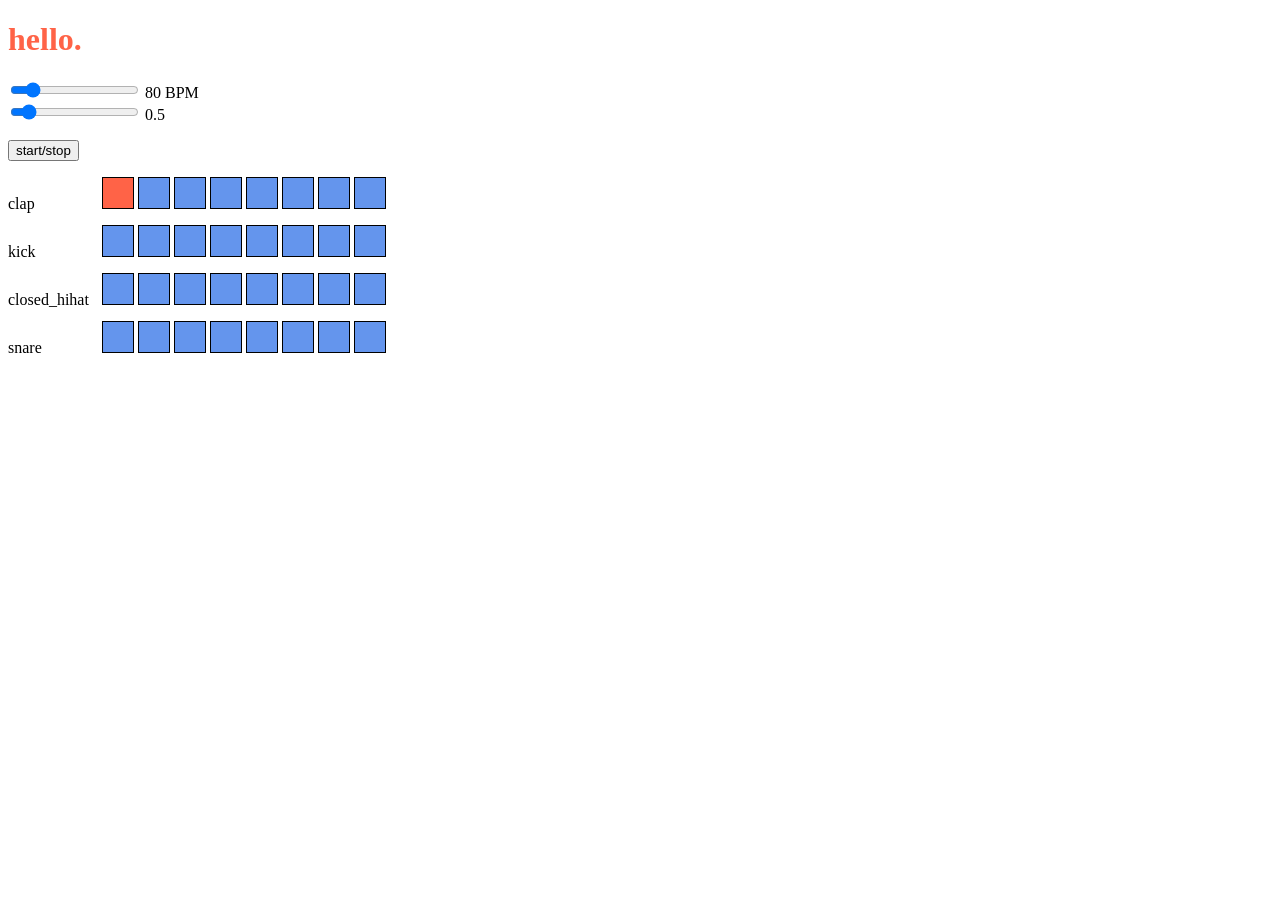
==== a.html @ 3596d5fa "menu additions + improved bpm slider" ====
<!DOCTYPE html>
<html>
<head>
    <meta charset="utf-8" />
    <title>web-project</title>
    <meta name="viewport" content="width=device-width, initial-scale=1">
    <link rel="stylesheet" type="text/css" media="screen" href="main.css" />
    <script src="libs/p5.js" type="text/javascript"></script>
    <script src="libs/p5.sound.js" type="text/javascript"></script>
    <script src="main.js" type="text/javascript" defer></script>
    <script src="controlPattern1.js" type="text/javascript" defer></script>
    <script src="controlPattern2.js" type="text/javascript" defer></script>
    <script src="controlPattern3.js" type="text/javascript" defer></script>
    <script src="controlPattern4.js" type="text/javascript" defer></script>

</head>

<body>
    <h1>hello.</h1>
    
    <input type="range" min="10" max="240" step="1" value="40" id="sliderBPM" >
    <span id="valueBPM">80 BPM</span>

    <br>
    <input type="range" min="0" max="5" step="0.5" value="0.5" id="volumeSlider" >
    <span id="volumeValue">0.5</span>

    <p><button id="playButton">start/stop</button></p>
    <div id ="NOSELECT">
        <div id ="pat1_container">
            <div class="sample_name">clap</div>
            <div id="p1_0" class=clicked_box></div>
            <div id="p1_1" class=unclicked_box></div>
            <div id="p1_2" class=unclicked_box></div>
            <div id="p1_3" class=unclicked_box></div>
            <div id="p1_4" class=unclicked_box></div>
            <div id="p1_5" class=unclicked_box></div>
            <div id="p1_6" class=unclicked_box></div>
            <div id="p1_7" class=unclicked_box></div>
        </div>
        <div id ="pat2_container">
            <div class="sample_name">kick</div>
            <div id="p2_0" class=unclicked_box></div>
            <div id="p2_1" class=unclicked_box></div>
            <div id="p2_2" class=unclicked_box></div>
            <div id="p2_3" class=unclicked_box></div>
            <div id="p2_4" class=unclicked_box></div>
            <div id="p2_5" class=unclicked_box></div>
            <div id="p2_6" class=unclicked_box></div>
            <div id="p2_7" class=unclicked_box></div>
        </div>
        <div id ="pat3_container">
            <div class="sample_name">closed_hihat</div>
            <div id="p3_0" class=unclicked_box></div>
            <div id="p3_1" class=unclicked_box></div>
            <div id="p3_2" class=unclicked_box></div>
            <div id="p3_3" class=unclicked_box></div>
            <div id="p3_4" class=unclicked_box></div>
            <div id="p3_5" class=unclicked_box></div>
            <div id="p3_6" class=unclicked_box></div>
            <div id="p3_7" class=unclicked_box></div>
        </div>
        <div id ="pat4_container">
            <div class="sample_name">snare</div>
            <div id="p4_0" class=unclicked_box></div>
            <div id="p4_1" class=unclicked_box></div>
            <div id="p4_2" class=unclicked_box></div>
            <div id="p4_3" class=unclicked_box></div>
            <div id="p4_4" class=unclicked_box></div>
            <div id="p4_5" class=unclicked_box></div>
            <div id="p4_6" class=unclicked_box></div>
            <div id="p4_7" class=unclicked_box></div>
        </div>
    </div>


</body>
</html>
---- main.css ----
h1{
    color: tomato;
}

#NOSELECT {
    -webkit-user-select: none; /* Safari 3.1+ */
    -moz-user-select: none; /* Firefox 2+ */
    -ms-user-select: none; /* IE 10+ */
    user-select: none; /* Standard syntax */
}

.unclicked_box {
    display: inline-block;
    width: 30px;
    height: 30px;
    border: 1px solid black;
    background-color: cornflowerblue;
}

.clicked_box {
    display: inline-block;
    width: 30px;
    height: 30px;
    border: 1px solid black;
    background-color: tomato;
}

.sample_name {
    display: inline-block;
    width: 90px;
    height: 30px;
}
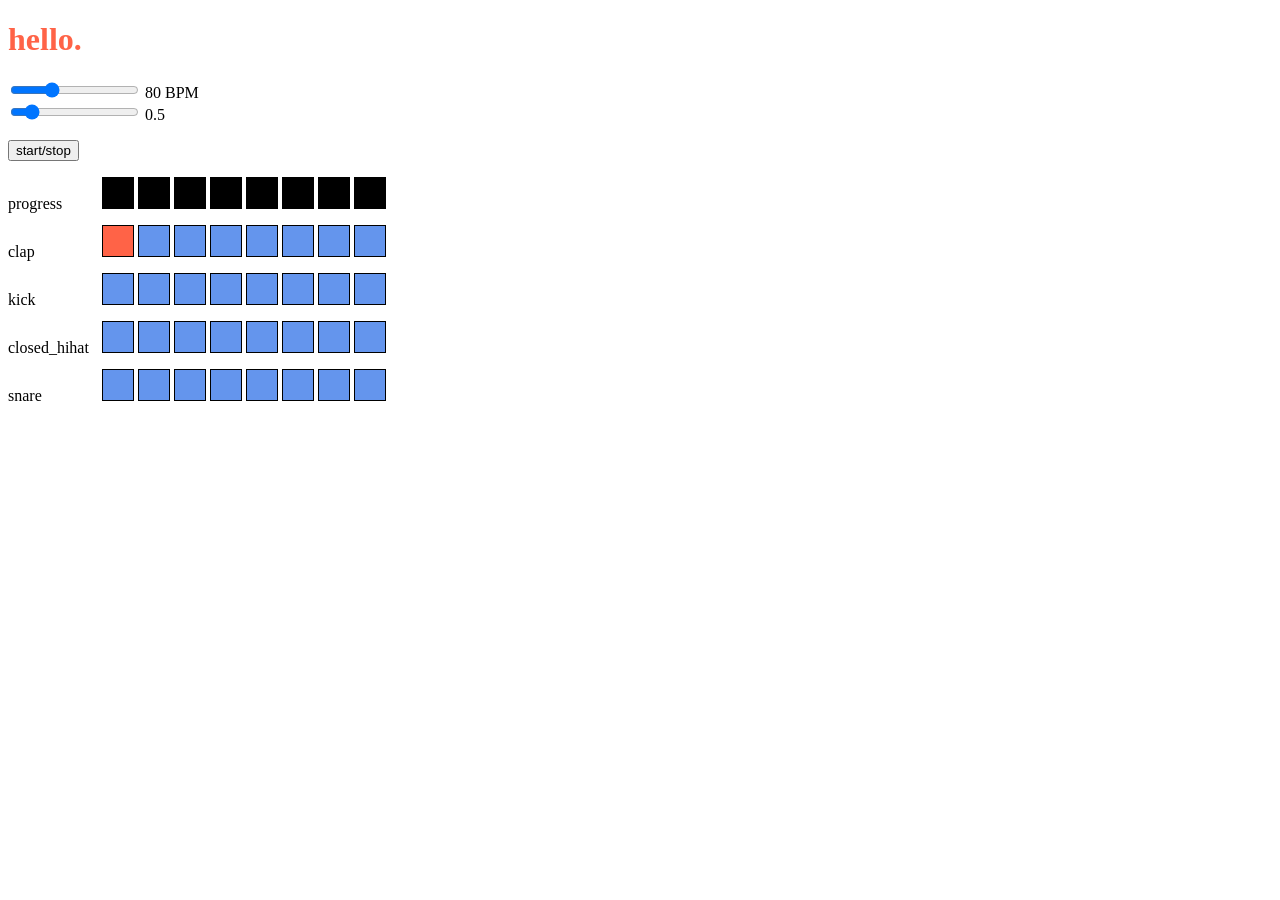
==== commit 99d6938c: "added broken progress bar and broken volume slider" ====
--- a/a.html
+++ b/a.html
@@ -18,15 +18,27 @@
 <body>
     <h1>hello.</h1>
     
-    <input type="range" min="10" max="240" step="1" value="40" id="sliderBPM" >
+    <input type="range" min="10" max="240" step="1" value="80" id="sliderBPM" >
     <span id="valueBPM">80 BPM</span>
 
     <br>
-    <input type="range" min="0" max="5" step="0.5" value="0.5" id="volumeSlider" >
+    <input type="range" min="0" max="5" step="0.2" value="0.5" id="volumeSlider" >
     <span id="volumeValue">0.5</span>
 
     <p><button id="playButton">start/stop</button></p>
     <div id ="NOSELECT">
+        <div id ="progress_bar">
+            <div class="sample_name">progress</div>
+            <div id="prog0" class=progress_off></div>
+            <div id="prog1" class=progress_off></div>
+            <div id="prog2" class=progress_off></div>
+            <div id="prog3" class=progress_off></div>
+            <div id="prog4" class=progress_off></div>
+            <div id="prog5" class=progress_off></div>
+            <div id="prog6" class=progress_off></div>
+            <div id="prog7" class=progress_off></div>
+        </div>
+
         <div id ="pat1_container">
             <div class="sample_name">clap</div>
             <div id="p1_0" class=clicked_box></div>
--- a/main.css
+++ b/main.css
@@ -29,4 +29,20 @@
     display: inline-block;
     width: 90px;
     height: 30px;
+}
+
+.progress_on {
+    display: inline-block;
+    width: 30px;
+    height: 30px;
+    border: 1px solid black;
+    background-color: greenyellow;
+}
+
+.progress_off {
+    display: inline-block;
+    width: 30px;
+    height: 30px;
+    border: 1px solid black;
+    background-color: black;
 }
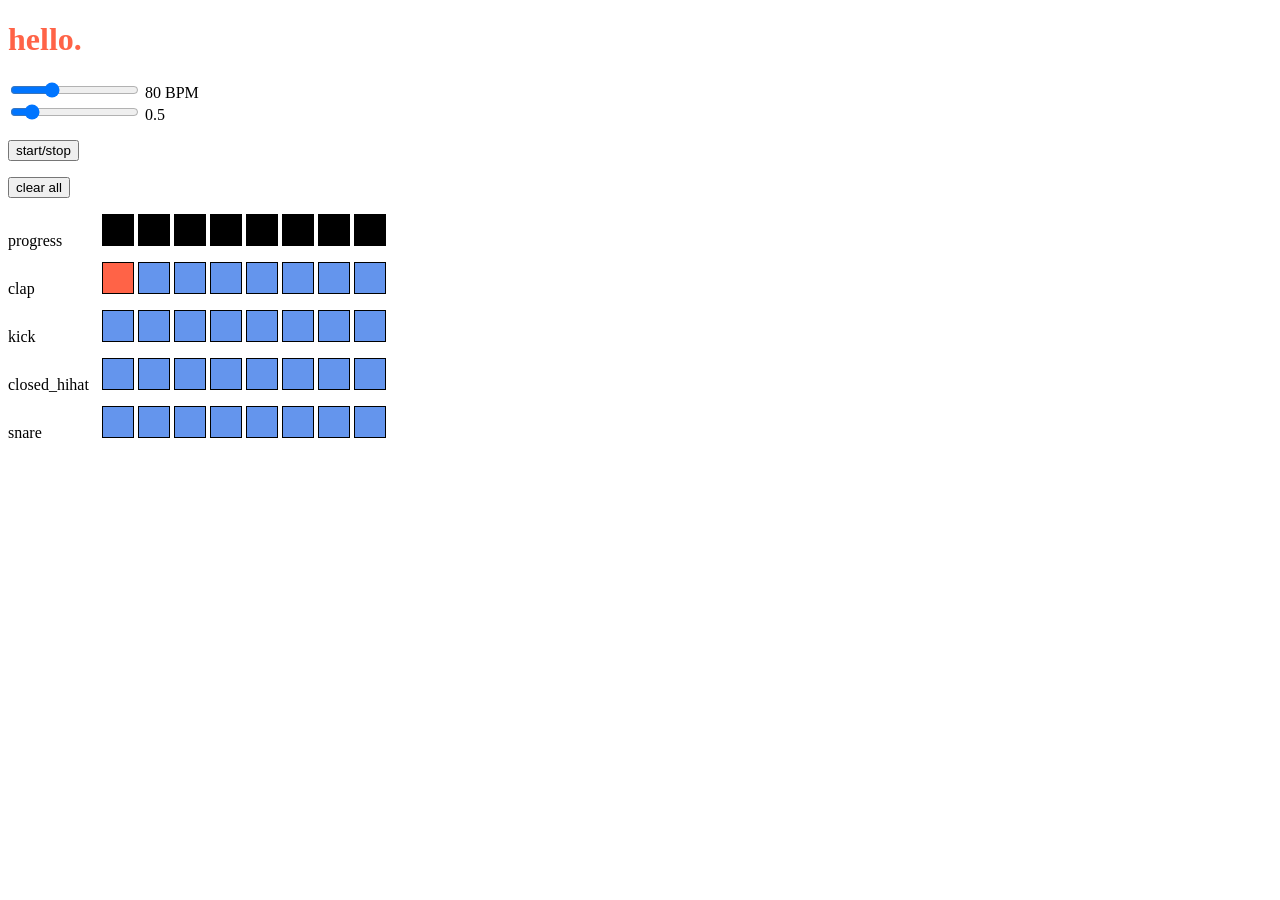
==== commit c613a44c: "added broken "clear all" button" ====
--- a/a.html
+++ b/a.html
@@ -26,6 +26,8 @@
     <span id="volumeValue">0.5</span>
 
     <p><button id="playButton">start/stop</button></p>
+    <p><button id="clear">clear all</button></p>
+
     <div id ="NOSELECT">
         <div id ="progress_bar">
             <div class="sample_name">progress</div>
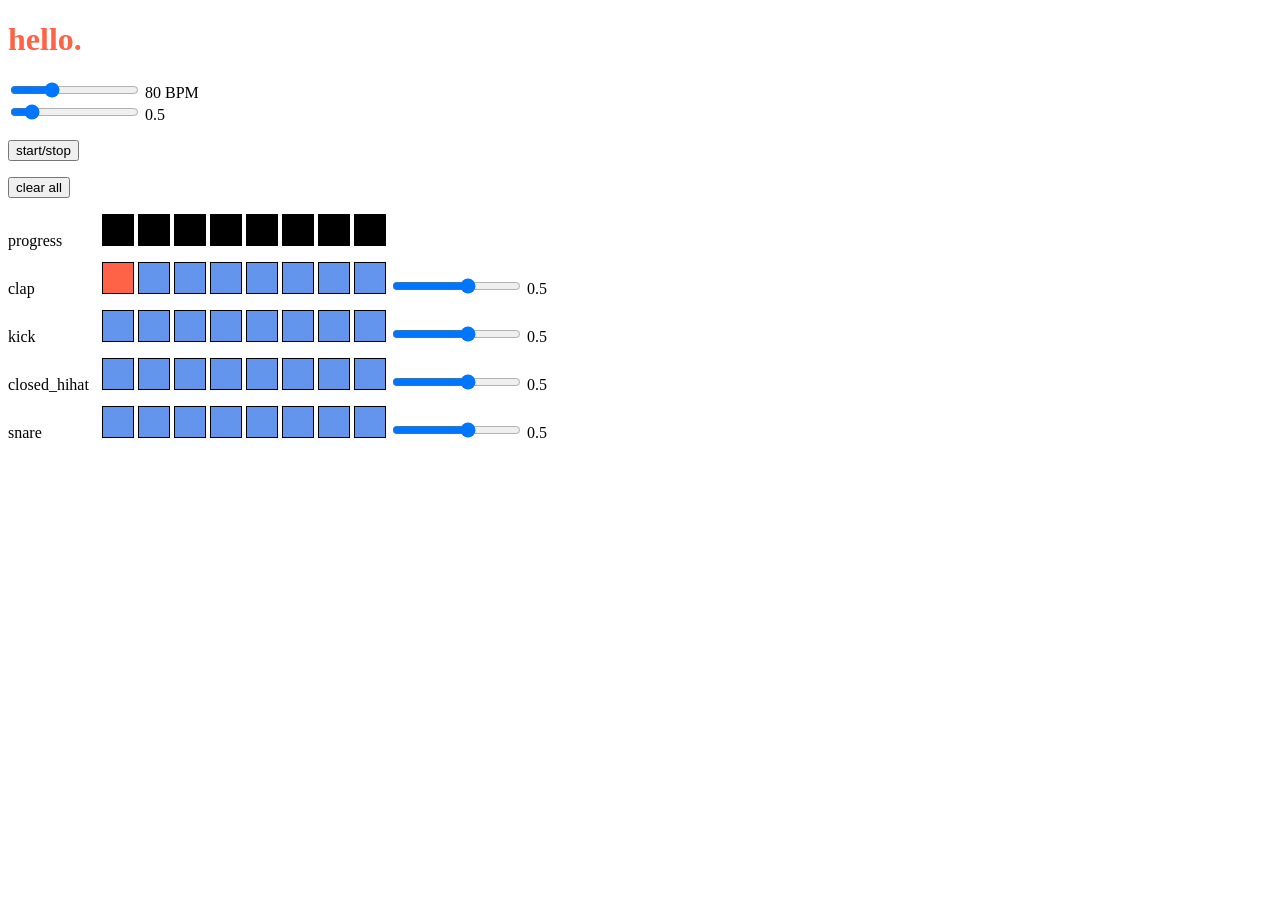
==== commit e3bbad4d: "changes" ====
--- a/a.html
+++ b/a.html
@@ -26,7 +26,7 @@
     <span id="volumeValue">0.5</span>
 
     <p><button id="playButton">start/stop</button></p>
-    <p><button id="clear">clear all</button></p>
+    <p><button id="clearButton">clear all</button></p>
 
     <div id ="NOSELECT">
         <div id ="progress_bar">
@@ -42,7 +42,7 @@
         </div>
 
         <div id ="pat1_container">
-            <div class="sample_name">clap</div>
+            <div id="pat1_name" class="sample_name">sample_name</div>
             <div id="p1_0" class=clicked_box></div>
             <div id="p1_1" class=unclicked_box></div>
             <div id="p1_2" class=unclicked_box></div>
@@ -51,9 +51,11 @@
             <div id="p1_5" class=unclicked_box></div>
             <div id="p1_6" class=unclicked_box></div>
             <div id="p1_7" class=unclicked_box></div>
+            <input type="range" min="0" max="1" step="0.2" value="0.5" id="pat1VolumeSlider" >
+            <span id="pat1VolumeValue">0.5</span>
         </div>
         <div id ="pat2_container">
-            <div class="sample_name">kick</div>
+            <div id="pat2_name" class="sample_name">sample_name</div>
             <div id="p2_0" class=unclicked_box></div>
             <div id="p2_1" class=unclicked_box></div>
             <div id="p2_2" class=unclicked_box></div>
@@ -62,9 +64,11 @@
             <div id="p2_5" class=unclicked_box></div>
             <div id="p2_6" class=unclicked_box></div>
             <div id="p2_7" class=unclicked_box></div>
+            <input type="range" min="0" max="1" step="0.2" value="0.5" id="pat2VolumeSlider" >
+            <span id="pat2VolumeValue">0.5</span>
         </div>
         <div id ="pat3_container">
-            <div class="sample_name">closed_hihat</div>
+            <div id="pat3_name" class="sample_name">sample_name</div>
             <div id="p3_0" class=unclicked_box></div>
             <div id="p3_1" class=unclicked_box></div>
             <div id="p3_2" class=unclicked_box></div>
@@ -73,9 +77,11 @@
             <div id="p3_5" class=unclicked_box></div>
             <div id="p3_6" class=unclicked_box></div>
             <div id="p3_7" class=unclicked_box></div>
+            <input type="range" min="0" max="1" step="0.2" value="0.5" id="pat3VolumeSlider" >
+            <span id="pat3VolumeValue">0.5</span>
         </div>
         <div id ="pat4_container">
-            <div class="sample_name">snare</div>
+            <div id="pat4_name" class="sample_name">sample_name</div>
             <div id="p4_0" class=unclicked_box></div>
             <div id="p4_1" class=unclicked_box></div>
             <div id="p4_2" class=unclicked_box></div>
@@ -84,6 +90,8 @@
             <div id="p4_5" class=unclicked_box></div>
             <div id="p4_6" class=unclicked_box></div>
             <div id="p4_7" class=unclicked_box></div>
+            <input type="range" min="0" max="1" step="0.2" value="0.5" id="pat4VolumeSlider" >
+            <span id="pat4VolumeValue">0.5</span>
         </div>
     </div>
 
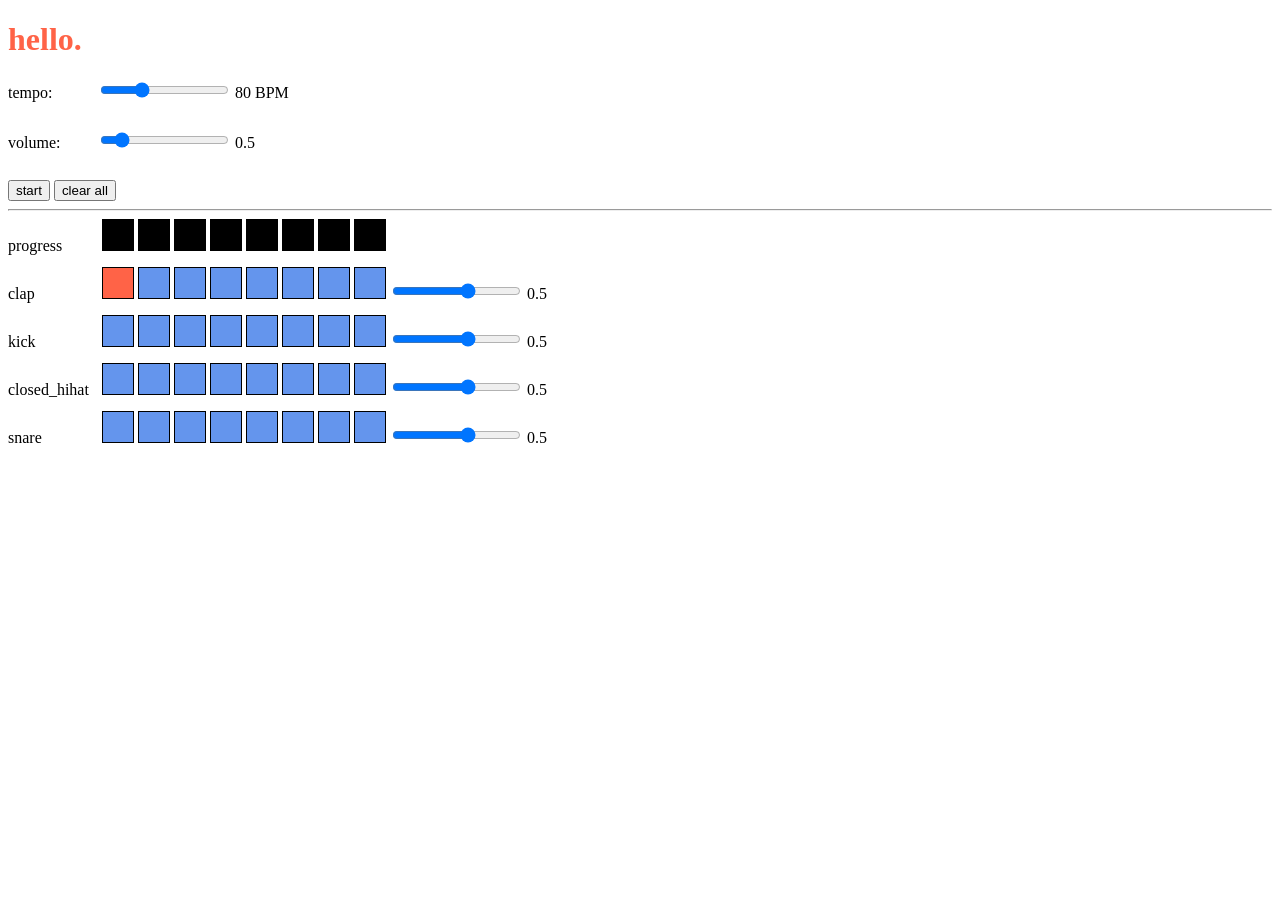
==== commit 96d3439b: "fixes" ====
--- a/a.html
+++ b/a.html
@@ -1,100 +1,97 @@
 <!DOCTYPE html>
 <html>
-<head>
-    <meta charset="utf-8" />
-    <title>web-project</title>
-    <meta name="viewport" content="width=device-width, initial-scale=1">
-    <link rel="stylesheet" type="text/css" media="screen" href="main.css" />
-    <script src="libs/p5.js" type="text/javascript"></script>
-    <script src="libs/p5.sound.js" type="text/javascript"></script>
-    <script src="main.js" type="text/javascript" defer></script>
-    <script src="controlPattern1.js" type="text/javascript" defer></script>
-    <script src="controlPattern2.js" type="text/javascript" defer></script>
-    <script src="controlPattern3.js" type="text/javascript" defer></script>
-    <script src="controlPattern4.js" type="text/javascript" defer></script>
+    <head>
+        <meta charset="utf-8" />
+        <title>web-project</title>
+        <meta name="viewport" content="width=device-width, initial-scale=1">
+        <link rel="stylesheet" type="text/css" media="screen" href="main.css" />
+        <script src="libs/p5.js" type="text/javascript"></script>
+        <script src="libs/p5.sound.js" type="text/javascript"></script>
+        <script src="main.js" type="text/javascript" defer></script>
+        <script src="controlPattern1.js" type="text/javascript" defer></script>
+        <script src="controlPattern2.js" type="text/javascript" defer></script>
+        <script src="controlPattern3.js" type="text/javascript" defer></script>
+        <script src="controlPattern4.js" type="text/javascript" defer></script>
+    
+    </head>
+    
+    <body>
+        <h1>hello.</h1>
+        
+        <p><span class="centered_text">tempo: </span><input type="range" min="10" max="240" step="1" value="80" id="sliderBPM" > <span class="centered_text" id="valueBPM">80 BPM</span></p>
+        <p><span class="centered_text">volume: </span><input type="range" min="0" max="5" step="0.2" value="0.5" id="volumeSlider" > <span class="centered_text" id="volumeValue">0.5</span></p>
+        
+        <span ><button id="playButton">start/stop</button> <button id="clearButton">clear all</button></span>
+        <hr>    
+    
+        <div id ="NOSELECT">
+            <div  id ="progress_bar">
+                <div class="centered_text">progress</div>
+                <div id="prog0" class=progress_off></div>
+                <div id="prog1" class=progress_off></div>
+                <div id="prog2" class=progress_off></div>
+                <div id="prog3" class=progress_off></div>
+                <div id="prog4" class=progress_off></div>
+                <div id="prog5" class=progress_off></div>
+                <div id="prog6" class=progress_off></div>
+                <div id="prog7" class=progress_off></div>
+            </div>
 
-</head>
+            <div id ="pat1_container">
+                <div id="pat1_name" class="centered_text">sample_name</div>
+                <div id="p1_0" class=clicked_box></div>
+                <div id="p1_1" class=unclicked_box></div>
+                <div id="p1_2" class=unclicked_box></div>
+                <div id="p1_3" class=unclicked_box></div>
+                <div id="p1_4" class=unclicked_box></div>
+                <div id="p1_5" class=unclicked_box></div>
+                <div id="p1_6" class=unclicked_box></div>
+                <div id="p1_7" class=unclicked_box></div>
+                <input type="range" min="0" max="1" step="0.2" value="0.5" id="pat1VolumeSlider" >
+                <span id="pat1VolumeValue">0.5</span>
+            </div>
 
-<body>
-    <h1>hello.</h1>
+            <div id ="pat2_container">
+                <div id="pat2_name" class="centered_text">sample_name</div>
+                <div id="p2_0" class=unclicked_box></div>
+                <div id="p2_1" class=unclicked_box></div>
+                <div id="p2_2" class=unclicked_box></div>
+                <div id="p2_3" class=unclicked_box></div>
+                <div id="p2_4" class=unclicked_box></div>
+                <div id="p2_5" class=unclicked_box></div>
+                <div id="p2_6" class=unclicked_box></div>
+                <div id="p2_7" class=unclicked_box></div>
+                <input type="range" min="0" max="1" step="0.2" value="0.5" id="pat2VolumeSlider" >
+                <span id="pat2VolumeValue">0.5</span>
+            </div>
+
+            <div id ="pat3_container">
+                <div id="pat3_name" class="centered_text">sample_name</div>
+                <div id="p3_0" class=unclicked_box></div>
+                <div id="p3_1" class=unclicked_box></div>
+                <div id="p3_2" class=unclicked_box></div>
+                <div id="p3_3" class=unclicked_box></div>
+                <div id="p3_4" class=unclicked_box></div>
+                <div id="p3_5" class=unclicked_box></div>
+                <div id="p3_6" class=unclicked_box></div>
+                <div id="p3_7" class=unclicked_box></div>
+                <input type="range" min="0" max="1" step="0.2" value="0.5" id="pat3VolumeSlider" >
+                <span id="pat3VolumeValue">0.5</span>
+            </div>
+
+            <div id ="pat4_container">
+                <div id="pat4_name" class="centered_text">sample_name</div>
+                <div id="p4_0" class=unclicked_box></div>
+                <div id="p4_1" class=unclicked_box></div>
+                <div id="p4_2" class=unclicked_box></div>
+                <div id="p4_3" class=unclicked_box></div>
+                <div id="p4_4" class=unclicked_box></div>
+                <div id="p4_5" class=unclicked_box></div>
+                <div id="p4_6" class=unclicked_box></div>
+                <div id="p4_7" class=unclicked_box></div>
+                <input type="range" min="0" max="1" step="0.2" value="0.5" id="pat4VolumeSlider" >
+                <span id="pat4VolumeValue">0.5</span>
+        </div>
     
-    <input type="range" min="10" max="240" step="1" value="80" id="sliderBPM" >
-    <span id="valueBPM">80 BPM</span>
-
-    <br>
-    <input type="range" min="0" max="5" step="0.2" value="0.5" id="volumeSlider" >
-    <span id="volumeValue">0.5</span>
-
-    <p><button id="playButton">start/stop</button></p>
-    <p><button id="clearButton">clear all</button></p>
-
-    <div id ="NOSELECT">
-        <div id ="progress_bar">
-            <div class="sample_name">progress</div>
-            <div id="prog0" class=progress_off></div>
-            <div id="prog1" class=progress_off></div>
-            <div id="prog2" class=progress_off></div>
-            <div id="prog3" class=progress_off></div>
-            <div id="prog4" class=progress_off></div>
-            <div id="prog5" class=progress_off></div>
-            <div id="prog6" class=progress_off></div>
-            <div id="prog7" class=progress_off></div>
-        </div>
-
-        <div id ="pat1_container">
-            <div id="pat1_name" class="sample_name">sample_name</div>
-            <div id="p1_0" class=clicked_box></div>
-            <div id="p1_1" class=unclicked_box></div>
-            <div id="p1_2" class=unclicked_box></div>
-            <div id="p1_3" class=unclicked_box></div>
-            <div id="p1_4" class=unclicked_box></div>
-            <div id="p1_5" class=unclicked_box></div>
-            <div id="p1_6" class=unclicked_box></div>
-            <div id="p1_7" class=unclicked_box></div>
-            <input type="range" min="0" max="1" step="0.2" value="0.5" id="pat1VolumeSlider" >
-            <span id="pat1VolumeValue">0.5</span>
-        </div>
-        <div id ="pat2_container">
-            <div id="pat2_name" class="sample_name">sample_name</div>
-            <div id="p2_0" class=unclicked_box></div>
-            <div id="p2_1" class=unclicked_box></div>
-            <div id="p2_2" class=unclicked_box></div>
-            <div id="p2_3" class=unclicked_box></div>
-            <div id="p2_4" class=unclicked_box></div>
-            <div id="p2_5" class=unclicked_box></div>
-            <div id="p2_6" class=unclicked_box></div>
-            <div id="p2_7" class=unclicked_box></div>
-            <input type="range" min="0" max="1" step="0.2" value="0.5" id="pat2VolumeSlider" >
-            <span id="pat2VolumeValue">0.5</span>
-        </div>
-        <div id ="pat3_container">
-            <div id="pat3_name" class="sample_name">sample_name</div>
-            <div id="p3_0" class=unclicked_box></div>
-            <div id="p3_1" class=unclicked_box></div>
-            <div id="p3_2" class=unclicked_box></div>
-            <div id="p3_3" class=unclicked_box></div>
-            <div id="p3_4" class=unclicked_box></div>
-            <div id="p3_5" class=unclicked_box></div>
-            <div id="p3_6" class=unclicked_box></div>
-            <div id="p3_7" class=unclicked_box></div>
-            <input type="range" min="0" max="1" step="0.2" value="0.5" id="pat3VolumeSlider" >
-            <span id="pat3VolumeValue">0.5</span>
-        </div>
-        <div id ="pat4_container">
-            <div id="pat4_name" class="sample_name">sample_name</div>
-            <div id="p4_0" class=unclicked_box></div>
-            <div id="p4_1" class=unclicked_box></div>
-            <div id="p4_2" class=unclicked_box></div>
-            <div id="p4_3" class=unclicked_box></div>
-            <div id="p4_4" class=unclicked_box></div>
-            <div id="p4_5" class=unclicked_box></div>
-            <div id="p4_6" class=unclicked_box></div>
-            <div id="p4_7" class=unclicked_box></div>
-            <input type="range" min="0" max="1" step="0.2" value="0.5" id="pat4VolumeSlider" >
-            <span id="pat4VolumeValue">0.5</span>
-        </div>
-    </div>
-
-
-</body>
+    </body>
 </html>
--- a/main.css
+++ b/main.css
@@ -25,7 +25,8 @@
     background-color: tomato;
 }
 
-.sample_name {
+.centered_text {
+    margin: auto;
     display: inline-block;
     width: 90px;
     height: 30px;
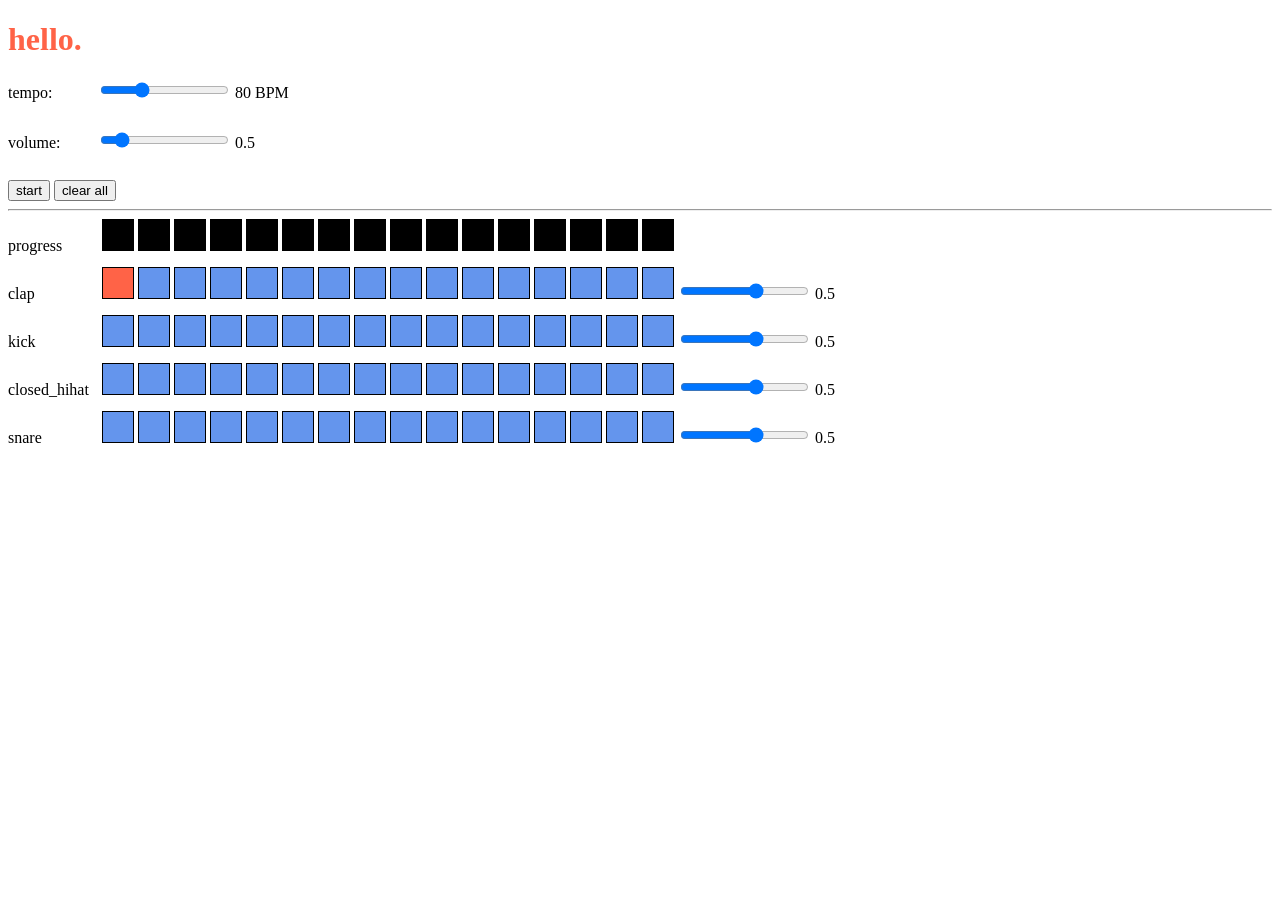
==== commit d5ce0a0e: "time divvs changes" ====
--- a/a.html
+++ b/a.html
@@ -35,60 +35,100 @@
                 <div id="prog5" class=progress_off></div>
                 <div id="prog6" class=progress_off></div>
                 <div id="prog7" class=progress_off></div>
+                <div id="prog8" class=progress_off></div>
+                <div id="prog9" class=progress_off></div>
+                <div id="prog10" class=progress_off></div>
+                <div id="prog11" class=progress_off></div>
+                <div id="prog12" class=progress_off></div>
+                <div id="prog13" class=progress_off></div>
+                <div id="prog14" class=progress_off></div>
+                <div id="prog15" class=progress_off></div>
             </div>
 
             <div id ="pat1_container">
                 <div id="pat1_name" class="centered_text">sample_name</div>
-                <div id="p1_0" class=clicked_box></div>
-                <div id="p1_1" class=unclicked_box></div>
-                <div id="p1_2" class=unclicked_box></div>
-                <div id="p1_3" class=unclicked_box></div>
-                <div id="p1_4" class=unclicked_box></div>
-                <div id="p1_5" class=unclicked_box></div>
-                <div id="p1_6" class=unclicked_box></div>
-                <div id="p1_7" class=unclicked_box></div>
+                <div id="p1_0" class="clicked_box pattern_1"></div>
+                <div id="p1_1" class="unclicked_box pattern_1"></div>
+                <div id="p1_2" class="unclicked_box pattern_1"></div>
+                <div id="p1_3" class="unclicked_box pattern_1"></div>
+                <div id="p1_4" class="unclicked_box pattern_1"></div>
+                <div id="p1_5" class="unclicked_box pattern_1"></div>
+                <div id="p1_6" class="unclicked_box pattern_1"></div>
+                <div id="p1_7" class="unclicked_box pattern_1"></div>
+                <div id="p1_8" class="unclicked_box pattern_1"></div>
+                <div id="p1_9" class="unclicked_box pattern_1"></div>
+                <div id="p1_10" class="unclicked_box pattern_1"></div>
+                <div id="p1_11" class="unclicked_box pattern_1"></div>
+                <div id="p1_12" class="unclicked_box pattern_1"></div>
+                <div id="p1_13" class="unclicked_box pattern_1"></div>
+                <div id="p1_14" class="unclicked_box pattern_1"></div>
+                <div id="p1_15" class="unclicked_box pattern_1"></div>
                 <input type="range" min="0" max="1" step="0.2" value="0.5" id="pat1VolumeSlider" >
                 <span id="pat1VolumeValue">0.5</span>
             </div>
 
             <div id ="pat2_container">
                 <div id="pat2_name" class="centered_text">sample_name</div>
-                <div id="p2_0" class=unclicked_box></div>
-                <div id="p2_1" class=unclicked_box></div>
-                <div id="p2_2" class=unclicked_box></div>
-                <div id="p2_3" class=unclicked_box></div>
-                <div id="p2_4" class=unclicked_box></div>
-                <div id="p2_5" class=unclicked_box></div>
-                <div id="p2_6" class=unclicked_box></div>
-                <div id="p2_7" class=unclicked_box></div>
+                <div id="p2_0" class="unclicked_box pattern_2"></div>
+                <div id="p2_1" class="unclicked_box pattern_2"></div>
+                <div id="p2_2" class="unclicked_box pattern_2"></div>
+                <div id="p2_3" class="unclicked_box pattern_2"></div>
+                <div id="p2_4" class="unclicked_box pattern_2"></div>
+                <div id="p2_5" class="unclicked_box pattern_2"></div>
+                <div id="p2_6" class="unclicked_box pattern_2"></div>
+                <div id="p2_7" class="unclicked_box pattern_2"></div>
+                <div id="p2_8" class="unclicked_box pattern_2"></div>
+                <div id="p2_9" class="unclicked_box pattern_2"></div>
+                <div id="p2_10" class="unclicked_box pattern_2"></div>
+                <div id="p2_11" class="unclicked_box pattern_2"></div>
+                <div id="p2_12" class="unclicked_box pattern_2"></div>
+                <div id="p2_13" class="unclicked_box pattern_2"></div>
+                <div id="p2_14" class="unclicked_box pattern_2"></div>
+                <div id="p2_15" class="unclicked_box pattern_2"></div> 
                 <input type="range" min="0" max="1" step="0.2" value="0.5" id="pat2VolumeSlider" >
                 <span id="pat2VolumeValue">0.5</span>
             </div>
 
             <div id ="pat3_container">
                 <div id="pat3_name" class="centered_text">sample_name</div>
-                <div id="p3_0" class=unclicked_box></div>
-                <div id="p3_1" class=unclicked_box></div>
-                <div id="p3_2" class=unclicked_box></div>
-                <div id="p3_3" class=unclicked_box></div>
-                <div id="p3_4" class=unclicked_box></div>
-                <div id="p3_5" class=unclicked_box></div>
-                <div id="p3_6" class=unclicked_box></div>
-                <div id="p3_7" class=unclicked_box></div>
+                <div id="p3_0" class="unclicked_box pattern_3"></div>
+                <div id="p3_1" class="unclicked_box pattern_3"></div>
+                <div id="p3_2" class="unclicked_box pattern_3"></div>
+                <div id="p3_3" class="unclicked_box pattern_3"></div>
+                <div id="p3_4" class="unclicked_box pattern_3"></div>
+                <div id="p3_5" class="unclicked_box pattern_3"></div>
+                <div id="p3_6" class="unclicked_box pattern_3"></div>
+                <div id="p3_7" class="unclicked_box pattern_3"></div>
+                <div id="p3_8" class="unclicked_box pattern_3"></div>
+                <div id="p3_9" class="unclicked_box pattern_3"></div>
+                <div id="p3_10" class="unclicked_box pattern_3"></div>
+                <div id="p3_11" class="unclicked_box pattern_3"></div>
+                <div id="p3_12" class="unclicked_box pattern_3"></div>
+                <div id="p3_13" class="unclicked_box pattern_3"></div>
+                <div id="p3_14" class="unclicked_box pattern_3"></div>
+                <div id="p3_15" class="unclicked_box pattern_3"></div> 
                 <input type="range" min="0" max="1" step="0.2" value="0.5" id="pat3VolumeSlider" >
                 <span id="pat3VolumeValue">0.5</span>
             </div>
 
             <div id ="pat4_container">
                 <div id="pat4_name" class="centered_text">sample_name</div>
-                <div id="p4_0" class=unclicked_box></div>
-                <div id="p4_1" class=unclicked_box></div>
-                <div id="p4_2" class=unclicked_box></div>
-                <div id="p4_3" class=unclicked_box></div>
-                <div id="p4_4" class=unclicked_box></div>
-                <div id="p4_5" class=unclicked_box></div>
-                <div id="p4_6" class=unclicked_box></div>
-                <div id="p4_7" class=unclicked_box></div>
+                <div id="p4_0" class="unclicked_box pattern_4"></div>
+                <div id="p4_1" class="unclicked_box pattern_4"></div>
+                <div id="p4_2" class="unclicked_box pattern_4"></div>
+                <div id="p4_3" class="unclicked_box pattern_4"></div>
+                <div id="p4_4" class="unclicked_box pattern_4"></div>
+                <div id="p4_5" class="unclicked_box pattern_4"></div>
+                <div id="p4_6" class="unclicked_box pattern_4"></div>
+                <div id="p4_7" class="unclicked_box pattern_4"></div>
+                <div id="p4_8" class="unclicked_box pattern_4"></div>
+                <div id="p4_9" class="unclicked_box pattern_4"></div>
+                <div id="p4_10" class="unclicked_box pattern_4"></div>
+                <div id="p4_11" class="unclicked_box pattern_4"></div>
+                <div id="p4_12" class="unclicked_box pattern_4"></div>
+                <div id="p4_13" class="unclicked_box pattern_4"></div>
+                <div id="p4_14" class="unclicked_box pattern_4"></div>
+                <div id="p4_15" class="unclicked_box pattern_4"></div> 
                 <input type="range" min="0" max="1" step="0.2" value="0.5" id="pat4VolumeSlider" >
                 <span id="pat4VolumeValue">0.5</span>
         </div>
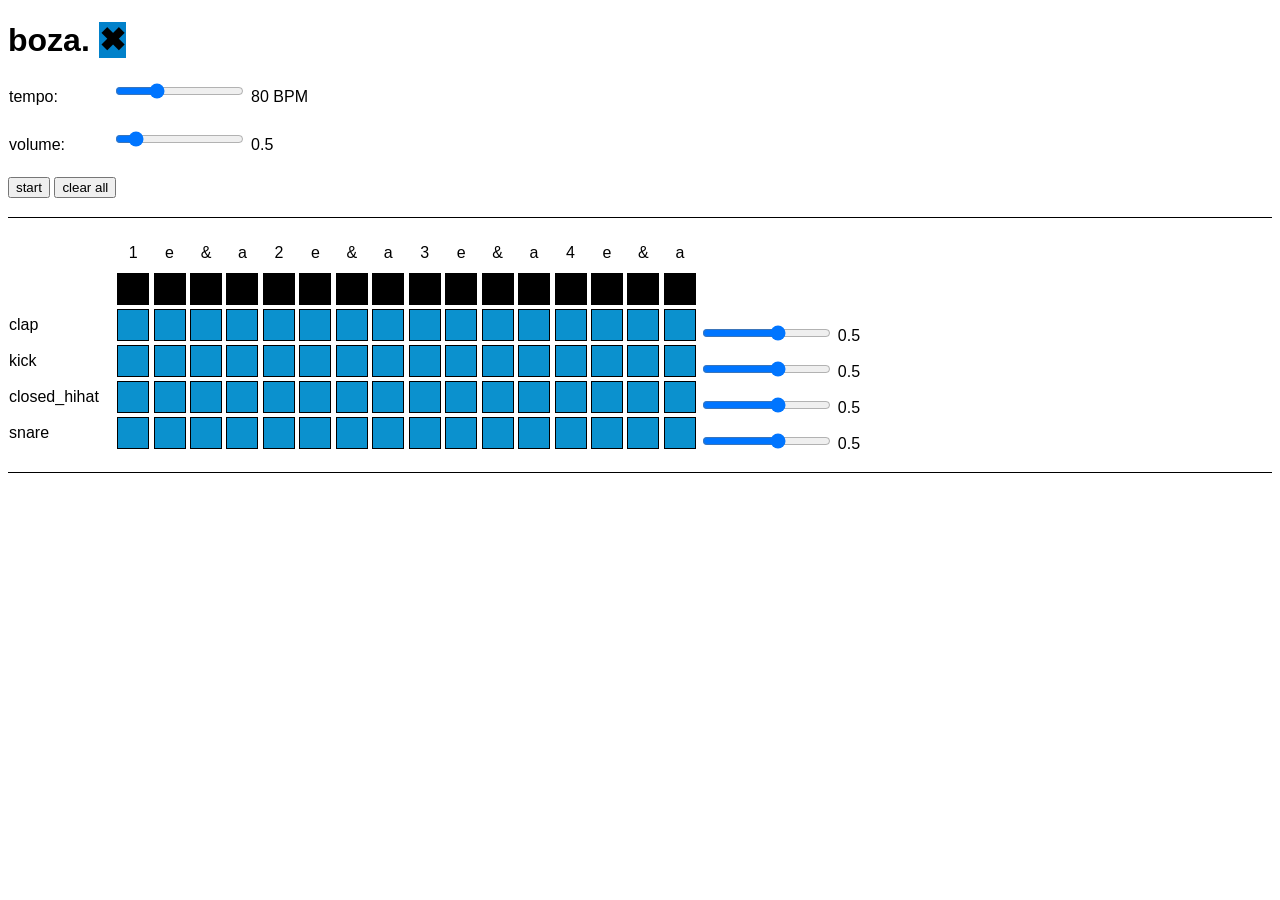
==== commit ecd81b91: "changees" ====
--- a/a.html
+++ b/a.html
@@ -8,25 +8,40 @@
         <script src="libs/p5.js" type="text/javascript"></script>
         <script src="libs/p5.sound.js" type="text/javascript"></script>
         <script src="main.js" type="text/javascript" defer></script>
-        <script src="controlPattern1.js" type="text/javascript" defer></script>
-        <script src="controlPattern2.js" type="text/javascript" defer></script>
-        <script src="controlPattern3.js" type="text/javascript" defer></script>
-        <script src="controlPattern4.js" type="text/javascript" defer></script>
+        <script src="rows.js" type="text/javascript" defer></script>
     
     </head>
     
     <body>
-        <h1>hello.</h1>
-        
-        <p><span class="centered_text">tempo: </span><input type="range" min="10" max="240" step="1" value="80" id="sliderBPM" > <span class="centered_text" id="valueBPM">80 BPM</span></p>
-        <p><span class="centered_text">volume: </span><input type="range" min="0" max="5" step="0.2" value="0.5" id="volumeSlider" > <span class="centered_text" id="volumeValue">0.5</span></p>
-        
-        <span ><button id="playButton">start/stop</button> <button id="clearButton">clear all</button></span>
-        <hr>    
-    
+        <div id="controls">
+            <h1>boza.  <span id="okc">✖</span></h1>
+            <p><span class="centered_text">tempo: </span><input type="range" min="10" max="240" step="1" value="80" id="sliderBPM" > <span class="centered_text" id="valueBPM">80 BPM</span></p>
+            <p><span class="centered_text">volume: </span><input type="range" min="0" max="5" step="0.2" value="0.5" id="volumeSlider" > <span class="centered_text" id="volumeValue">0.5</span></p>
+            <span ><button id="playButton">start/stop</button> <button id="clearButton">clear all</button></span>
+        </div>
+
         <div id ="NOSELECT">
+            <div  id ="markings">
+                <div class=centered_text></div>
+                <div class=markings>1</div>
+                <div class=markings>e</div>
+                <div class=markings>&</div>
+                <div class=markings>a</div>
+                <div class=markings>2</div>
+                <div class=markings>e</div>
+                <div class=markings>&</div>
+                <div class=markings>a</div>
+                <div class=markings>3</div>
+                <div class=markings>e</div>
+                <div class=markings>&</div>
+                <div class=markings>a</div>
+                <div class=markings>4</div>
+                <div class=markings>e</div>
+                <div class=markings>&</div>
+                <div class=markings>a</div>
+            </div>
             <div  id ="progress_bar">
-                <div class="centered_text">progress</div>
+                <div class="centered_text"></div>
                 <div id="prog0" class=progress_off></div>
                 <div id="prog1" class=progress_off></div>
                 <div id="prog2" class=progress_off></div>
@@ -44,94 +59,90 @@
                 <div id="prog14" class=progress_off></div>
                 <div id="prog15" class=progress_off></div>
             </div>
-
             <div id ="pat1_container">
                 <div id="pat1_name" class="centered_text">sample_name</div>
-                <div id="p1_0" class="clicked_box pattern_1"></div>
+                <div id="p1_0" class="unclicked_box pattern_1"></div>
                 <div id="p1_1" class="unclicked_box pattern_1"></div>
                 <div id="p1_2" class="unclicked_box pattern_1"></div>
                 <div id="p1_3" class="unclicked_box pattern_1"></div>
-                <div id="p1_4" class="unclicked_box pattern_1"></div>
+                <div id="p1_4" class="unclicked_box pattern_1 "></div>
                 <div id="p1_5" class="unclicked_box pattern_1"></div>
                 <div id="p1_6" class="unclicked_box pattern_1"></div>
                 <div id="p1_7" class="unclicked_box pattern_1"></div>
-                <div id="p1_8" class="unclicked_box pattern_1"></div>
+                <div id="p1_8" class="unclicked_box pattern_1 "></div>
                 <div id="p1_9" class="unclicked_box pattern_1"></div>
                 <div id="p1_10" class="unclicked_box pattern_1"></div>
                 <div id="p1_11" class="unclicked_box pattern_1"></div>
-                <div id="p1_12" class="unclicked_box pattern_1"></div>
+                <div id="p1_12" class="unclicked_box pattern_1 "></div>
                 <div id="p1_13" class="unclicked_box pattern_1"></div>
                 <div id="p1_14" class="unclicked_box pattern_1"></div>
                 <div id="p1_15" class="unclicked_box pattern_1"></div>
                 <input type="range" min="0" max="1" step="0.2" value="0.5" id="pat1VolumeSlider" >
                 <span id="pat1VolumeValue">0.5</span>
             </div>
-
             <div id ="pat2_container">
                 <div id="pat2_name" class="centered_text">sample_name</div>
-                <div id="p2_0" class="unclicked_box pattern_2"></div>
+                <div id="p2_0" class="unclicked_box pattern_2 "></div>
                 <div id="p2_1" class="unclicked_box pattern_2"></div>
                 <div id="p2_2" class="unclicked_box pattern_2"></div>
                 <div id="p2_3" class="unclicked_box pattern_2"></div>
-                <div id="p2_4" class="unclicked_box pattern_2"></div>
+                <div id="p2_4" class="unclicked_box pattern_2 "></div>
                 <div id="p2_5" class="unclicked_box pattern_2"></div>
                 <div id="p2_6" class="unclicked_box pattern_2"></div>
                 <div id="p2_7" class="unclicked_box pattern_2"></div>
-                <div id="p2_8" class="unclicked_box pattern_2"></div>
+                <div id="p2_8" class="unclicked_box pattern_2 "></div>
                 <div id="p2_9" class="unclicked_box pattern_2"></div>
                 <div id="p2_10" class="unclicked_box pattern_2"></div>
                 <div id="p2_11" class="unclicked_box pattern_2"></div>
-                <div id="p2_12" class="unclicked_box pattern_2"></div>
+                <div id="p2_12" class="unclicked_box pattern_2 "></div>
                 <div id="p2_13" class="unclicked_box pattern_2"></div>
                 <div id="p2_14" class="unclicked_box pattern_2"></div>
                 <div id="p2_15" class="unclicked_box pattern_2"></div> 
                 <input type="range" min="0" max="1" step="0.2" value="0.5" id="pat2VolumeSlider" >
                 <span id="pat2VolumeValue">0.5</span>
             </div>
-
             <div id ="pat3_container">
                 <div id="pat3_name" class="centered_text">sample_name</div>
-                <div id="p3_0" class="unclicked_box pattern_3"></div>
+                <div id="p3_0" class="unclicked_box pattern_3 "></div>
                 <div id="p3_1" class="unclicked_box pattern_3"></div>
                 <div id="p3_2" class="unclicked_box pattern_3"></div>
                 <div id="p3_3" class="unclicked_box pattern_3"></div>
-                <div id="p3_4" class="unclicked_box pattern_3"></div>
+                <div id="p3_4" class="unclicked_box pattern_3 "></div>
                 <div id="p3_5" class="unclicked_box pattern_3"></div>
                 <div id="p3_6" class="unclicked_box pattern_3"></div>
                 <div id="p3_7" class="unclicked_box pattern_3"></div>
-                <div id="p3_8" class="unclicked_box pattern_3"></div>
+                <div id="p3_8" class="unclicked_box pattern_3 "></div>
                 <div id="p3_9" class="unclicked_box pattern_3"></div>
                 <div id="p3_10" class="unclicked_box pattern_3"></div>
                 <div id="p3_11" class="unclicked_box pattern_3"></div>
-                <div id="p3_12" class="unclicked_box pattern_3"></div>
+                <div id="p3_12" class="unclicked_box pattern_3 "></div>
                 <div id="p3_13" class="unclicked_box pattern_3"></div>
                 <div id="p3_14" class="unclicked_box pattern_3"></div>
                 <div id="p3_15" class="unclicked_box pattern_3"></div> 
                 <input type="range" min="0" max="1" step="0.2" value="0.5" id="pat3VolumeSlider" >
                 <span id="pat3VolumeValue">0.5</span>
             </div>
-
             <div id ="pat4_container">
                 <div id="pat4_name" class="centered_text">sample_name</div>
-                <div id="p4_0" class="unclicked_box pattern_4"></div>
+                <div id="p4_0" class="unclicked_box pattern_4 "></div>
                 <div id="p4_1" class="unclicked_box pattern_4"></div>
                 <div id="p4_2" class="unclicked_box pattern_4"></div>
                 <div id="p4_3" class="unclicked_box pattern_4"></div>
-                <div id="p4_4" class="unclicked_box pattern_4"></div>
+                <div id="p4_4" class="unclicked_box pattern_4 "></div>
                 <div id="p4_5" class="unclicked_box pattern_4"></div>
                 <div id="p4_6" class="unclicked_box pattern_4"></div>
                 <div id="p4_7" class="unclicked_box pattern_4"></div>
-                <div id="p4_8" class="unclicked_box pattern_4"></div>
+                <div id="p4_8" class="unclicked_box pattern_4 "></div>
                 <div id="p4_9" class="unclicked_box pattern_4"></div>
                 <div id="p4_10" class="unclicked_box pattern_4"></div>
                 <div id="p4_11" class="unclicked_box pattern_4"></div>
-                <div id="p4_12" class="unclicked_box pattern_4"></div>
+                <div id="p4_12" class="unclicked_box pattern_4 "></div>
                 <div id="p4_13" class="unclicked_box pattern_4"></div>
                 <div id="p4_14" class="unclicked_box pattern_4"></div>
                 <div id="p4_15" class="unclicked_box pattern_4"></div> 
                 <input type="range" min="0" max="1" step="0.2" value="0.5" id="pat4VolumeSlider" >
                 <span id="pat4VolumeValue">0.5</span>
-        </div>
-    
+            </div>
+
     </body>
 </html>
--- a/main.css
+++ b/main.css
@@ -1,5 +1,28 @@
-h1{
-    color: tomato;
+#okc{
+    color: black;
+    background-color: #0181CA;
+    text-align: center;
+}
+
+::selection{
+    background: #f74a2c;
+}
+
+#markings, #progress_bar, #pat1_container, #pat2_container, #pat3_container, #pat4_container {
+    height: 36px;
+}
+
+html{
+    background-color: #ffffff;
+    font-family: Arial;
+}
+
+/* OPTIMIZEEEEE */
+
+/* DYNAMIC SCALING?? */
+
+#controls {
+    padding-bottom: 1.5%;
 }
 
 #NOSELECT {
@@ -7,6 +30,29 @@
     -moz-user-select: none; /* Firefox 2+ */
     -ms-user-select: none; /* IE 10+ */
     user-select: none; /* Standard syntax */
+    padding-top: 1.5%;
+    padding-bottom: 1.5%;
+    border-top: 1px solid black;
+    border-bottom: 1px solid black;
+    width=device-width;
+}
+
+.markings{
+    display: inline-block;
+    width: 30px;
+    height: 30px;
+    /*background-color: #F4F6F5;*/
+    border: 1px solid #ffffff;
+    text-align: center;
+    line-height: 30px; 
+}
+
+.clicked_box {
+    display: inline-block;
+    width: 30px;
+    height: 30px;
+    border: 1px solid black;
+    background-color: #f74a2c;
 }
 
 .unclicked_box {
@@ -14,22 +60,7 @@
     width: 30px;
     height: 30px;
     border: 1px solid black;
-    background-color: cornflowerblue;
-}
-
-.clicked_box {
-    display: inline-block;
-    width: 30px;
-    height: 30px;
-    border: 1px solid black;
-    background-color: tomato;
-}
-
-.centered_text {
-    margin: auto;
-    display: inline-block;
-    width: 90px;
-    height: 30px;
+    background-color: #0B91CE;
 }
 
 .progress_on {
@@ -37,7 +68,8 @@
     width: 30px;
     height: 30px;
     border: 1px solid black;
-    background-color: greenyellow;
+    /*background-color: greenyellow;*/
+    background-color: #f74a2c;
 }
 
 .progress_off {
@@ -46,4 +78,16 @@
     height: 30px;
     border: 1px solid black;
     background-color: black;
-}+}
+
+.centered_text {
+    vertical-align:top;
+    display: inline-block;
+    width: 90px;
+    height: 30px;
+    border: 1px solid #ffffff;
+    line-height: 30px;   /*for text position*/
+    padding-right: 1%;
+
+}
+    
